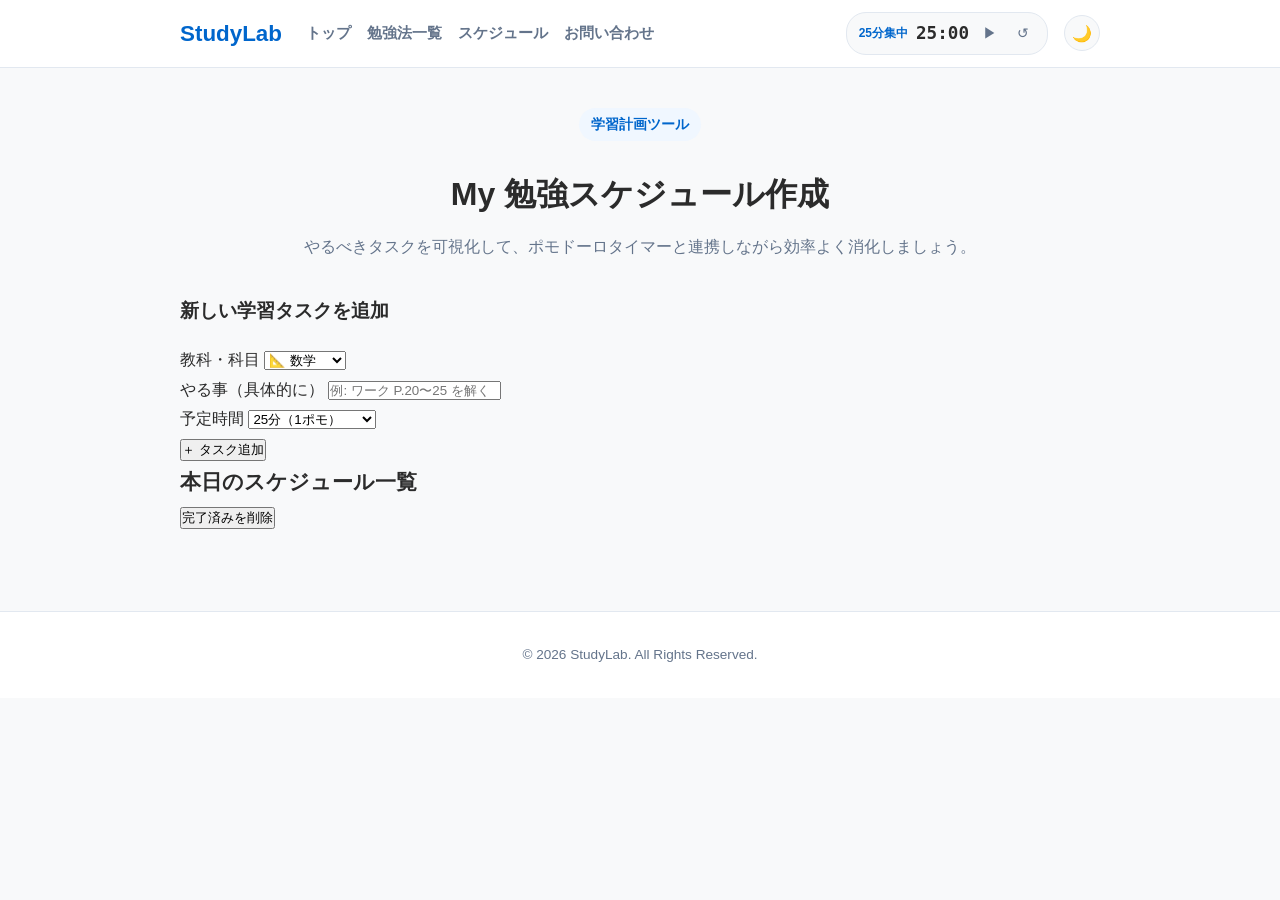
==== schedule.html @ e52156c0 "Add schedule.html for study schedule tool This file contains the HTML structure for a study schedule" ====
<!DOCTYPE html>
<html lang="ja">
<head>
  <meta charset="UTF-8">
  <meta name="viewport" content="width=device-width, initial-scale=1.0">
  <title>勉強スケジュール作成ツール | StudyLab</title>
  <link rel="stylesheet" href="style.css">
</head>
<body>
  <div id="progress-bar"></div>

  <!-- ヘッダー（ナビに「スケジュール」を追加） -->
  <header class="site-header">
    <div class="container header-container">
      <div class="header-left">
        <a href="index.html" class="logo">StudyLab</a>
        <nav class="nav-menu">
          <ul>
            <li><a href="index.html">トップ</a></li>
            <li><a href="articles/list.html">勉強法一覧</a></li>
            <li><a href="schedule.html" class="active">スケジュール</a></li>
            <li><a href="#" onclick="alert('お問い合わせページ（準備中）'); return false;">お問い合わせ</a></li>
          </ul>
        </nav>
      </div>

      <div class="header-tools">
        <div class="header-timer">
          <span id="timer-status-badge" class="timer-badge">25分集中</span>
          <span id="timer-display" class="timer-digits">25:00</span>
          <button id="timer-start-btn" class="timer-btn primary">▶</button>
          <button id="timer-reset-btn" class="timer-btn secondary">↺</button>
        </div>
        <button id="theme-toggle" class="theme-toggle-btn" aria-label="テーマ切り替え">🌙</button>
      </div>
    </div>
  </header>

  <main class="main-content">
    <div class="container">
      
      <header style="margin-bottom: 32px; text-align: center;">
        <span class="category">学習計画ツール</span>
        <h1 class="section-heading" style="font-size: 2rem; margin: 8px 0;">My 勉強スケジュール作成</h1>
        <p style="color: var(--text-sub);">やるべきタスクを可視化して、ポモドーロタイマーと連携しながら効率よく消化しましょう。</p>
      </header>

      <!-- 計画追加フォーム -->
      <section class="schedule-form-card">
        <h2 style="font-size: 1.2rem; margin-bottom: 16px; color: var(--text-color);">新しい学習タスクを追加</h2>
        <form id="schedule-form" class="schedule-form">
          <div class="form-group">
            <label for="task-subject">教科・科目</label>
            <select id="task-subject" required>
              <option value="数学">📐 数学</option>
              <option value="英語">📝 英語</option>
              <option value="国語">📖 国語</option>
              <option value="理科">🧪 理科</option>
              <option value="社会">🌍 社会</option>
              <option value="その他">💡 その他</option>
            </select>
          </div>

          <div class="form-group flex-2">
            <label for="task-title">やる事（具体的に）</label>
            <input type="text" id="task-title" placeholder="例: ワーク P.20〜25 を解く" required>
          </div>

          <div class="form-group">
            <label for="task-time">予定時間</label>
            <select id="task-time">
              <option value="25分">25分（1ポモ）</option>
              <option value="50分">50分（2ポモ）</option>
              <option value="75分">75分（3ポモ）</option>
              <option value="15分">15分（サクッと）</option>
            </select>
          </div>

          <button type="submit" class="add-task-btn">＋ タスク追加</button>
        </form>
      </section>

      <!-- スケジュール一覧表示 -->
      <section class="schedule-list-section">
        <div class="schedule-header-actions">
          <h2 style="font-size: 1.3rem; color: var(--text-color);">本日のスケジュール一覧</h2>
          <button id="clear-completed-btn" class="clear-btn">完了済みを削除</button>
        </div>

        <div id="schedule-list" class="schedule-list">
          <!-- JSでタスクカードが動的に挿入されます -->
        </div>
      </section>

    </div>
  </main>

  <footer class="site-footer">
    <p>&copy; 2026 StudyLab. All Rights Reserved.</p>
  </footer>

  <script src="script.js"></script>
</body>
</html>
---- style.css ----
* { box-sizing: border-box; margin: 0; padding: 0; }
html { scroll-behavior: smooth; }

/* 基本カラー変数 */
:root {
  --bg-color: #f8f9fa;
  --card-bg: #ffffff;
  --text-color: #2b2b2b;
  --text-sub: #64748b;
  --border-color: #e2e8f0;
  --primary-color: #0066cc;
  --primary-hover: #0052a3;
  --header-bg: #ffffff;
  --box-bg: #f0f7ff;
}

/* ダークモード設定 */
body.dark-mode {
  --bg-color: #0f172a;
  --card-bg: #1e293b;
  --text-color: #f8fafc;
  --text-sub: #94a3b8;
  --border-color: #334155;
  --primary-color: #38bdf8;
  --primary-hover: #0284c7;
  --header-bg: #1e293b;
  --box-bg: #0c4a6e;
}

body {
  font-family: "Helvetica Neue", Arial, sans-serif;
  background-color: var(--bg-color);
  color: var(--text-color);
  line-height: 1.85;
  font-size: 16px;
  transition: background-color 0.3s, color 0.3s;
}

#progress-bar {
  position: fixed; top: 0; left: 0; height: 4px;
  background-color: var(--primary-color); width: 0%; z-index: 9999;
}

/* ヘッダーレイアウト */
.site-header {
  background-color: var(--header-bg);
  border-bottom: 1px solid var(--border-color);
  padding: 12px 0;
  position: sticky; top: 0; z-index: 1000;
  transition: background-color 0.3s, border-color 0.3s;
}

.container { max-width: 960px; margin: 0 auto; padding: 0 20px; }

.header-container {
  display: flex; justify-content: space-between; align-items: center; flex-wrap: wrap; gap: 12px;
}

.header-left { display: flex; align-items: center; gap: 24px; }
.logo { font-size: 1.4rem; font-weight: 700; color: var(--primary-color); text-decoration: none; }
.nav-menu ul { list-style: none; display: flex; gap: 16px; }
.nav-menu a { text-decoration: none; color: var(--text-sub); font-weight: 600; font-size: 0.95rem; }
.nav-menu a:hover { color: var(--primary-color); }

.header-tools { display: flex; align-items: center; gap: 16px; }

/* 改善点1: ヘッダータイマーのスタイル */
.header-timer {
  display: flex; align-items: center; gap: 8px;
  background-color: var(--bg-color);
  border: 1px solid var(--border-color);
  padding: 4px 12px; border-radius: 20px;
}
.timer-badge { font-size: 0.75rem; font-weight: 700; color: var(--primary-color); }
.timer-digits { font-family: monospace; font-size: 1.1rem; font-weight: 700; color: var(--text-color); min-width: 48px; }
.timer-btn {
  background: none; border: none; cursor: pointer; font-size: 0.9rem;
  color: var(--text-sub); border-radius: 4px; padding: 2px 6px;
}
.timer-btn:hover { color: var(--primary-color); }

/* 改善点2: ダークモード切り替えボタン */
.theme-toggle-btn {
  background: var(--bg-color);
  border: 1px solid var(--border-color);
  border-radius: 50%; width: 36px; height: 36px;
  cursor: pointer; font-size: 1rem;
  display: flex; align-items: center; justify-content: center;
  color: var(--text-color); transition: 0.2s;
}

/* メインコンテンツ */
.main-content { padding: 40px 0 80px; }

.hero-section {
  background-color: var(--card-bg);
  border: 1px solid var(--border-color);
  border-radius: 12px; padding: 40px; margin-bottom: 40px; text-align: center;
}
.category {
  display: inline-block; background-color: var(--box-bg); color: var(--primary-color);
  font-size: 0.85rem; font-weight: 600; padding: 4px 12px; border-radius: 20px; margin-bottom: 16px;
}
.hero-title { font-size: 2rem; color: var(--text-color); font-weight: 700; margin-bottom: 16px; }
.hero-description { color: var(--text-sub); max-width: 700px; margin: 0 auto; }

/* 記事カード配置 */
.section-heading { font-size: 1.5rem; color: var(--text-color); margin-bottom: 24px; font-weight: 700; }
.related-grid { display: grid; grid-template-columns: repeat(auto-fit, minmax(280px, 1fr)); gap: 20px; }
.related-card {
  display: block; background-color: var(--card-bg); border: 1px solid var(--border-color);
  border-radius: 8px; padding: 24px; text-decoration: none; transition: transform 0.2s, box-shadow 0.2s;
}
.related-card:hover { transform: translateY(-3px); border-color: var(--primary-color); }
.related-tag { font-size: 0.75rem; font-weight: 700; color: var(--primary-color); margin-bottom: 8px; }
.related-card-title { font-size: 1.05rem; font-weight: 700; color: var(--text-color); margin-bottom: 8px; line-height: 1.4; }
.related-card-snippet { font-size: 0.85rem; color: var(--text-sub); line-height: 1.5; }

.sns-btn {
  display: inline-flex; align-items: center; justify-content: center;
  padding: 10px 28px; border-radius: 30px; color: #ffffff; text-decoration: none; font-weight: 600;
}

.site-footer {
  text-align: center; padding: 30px 20px; font-size: 0.85rem; color: var(--text-sub);
  border-top: 1px solid var(--border-color); background-color: var(--header-bg);
}

@media (max-width: 768px) {
  .header-container { flex-direction: column; align-items: flex-start; }
  .header-tools { width: 100%; justify-content: space-between; margin-top: 8px; }
  .hero-section { padding: 24px; }
  .hero-title { font-size: 1.5rem; }
}
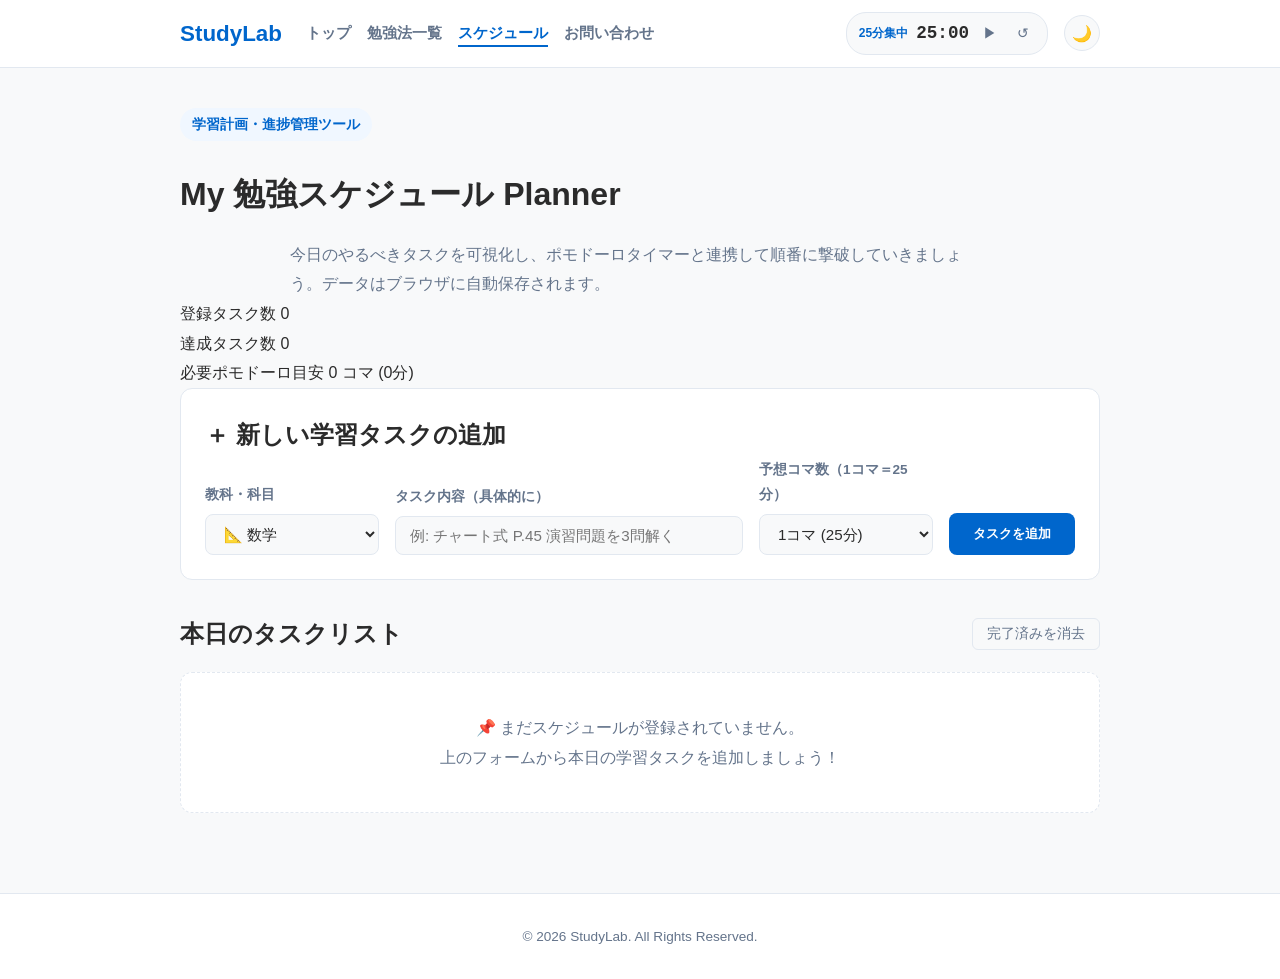
==== commit 8b7dc24d: "Refactor schedule.html for improved clarity Updated the title and various section headers for clarit" ====
--- a/schedule.html
+++ b/schedule.html
@@ -3,13 +3,13 @@
 <head>
   <meta charset="UTF-8">
   <meta name="viewport" content="width=device-width, initial-scale=1.0">
-  <title>勉強スケジュール作成ツール | StudyLab</title>
+  <title>勉強スケジュール作成・管理 | StudyLab</title>
   <link rel="stylesheet" href="style.css">
 </head>
 <body>
   <div id="progress-bar"></div>
 
-  <!-- ヘッダー（ナビに「スケジュール」を追加） -->
+  <!-- ヘッダー -->
   <header class="site-header">
     <div class="container header-container">
       <div class="header-left">
@@ -25,29 +25,51 @@
       </div>
 
       <div class="header-tools">
+        <!-- ヘッダータイマー -->
         <div class="header-timer">
           <span id="timer-status-badge" class="timer-badge">25分集中</span>
           <span id="timer-display" class="timer-digits">25:00</span>
           <button id="timer-start-btn" class="timer-btn primary">▶</button>
           <button id="timer-reset-btn" class="timer-btn secondary">↺</button>
         </div>
+        <!-- ナイトモード切替 -->
         <button id="theme-toggle" class="theme-toggle-btn" aria-label="テーマ切り替え">🌙</button>
       </div>
     </div>
   </header>
 
+  <!-- メインコンテンツ -->
   <main class="main-content">
     <div class="container">
       
-      <header style="margin-bottom: 32px; text-align: center;">
-        <span class="category">学習計画ツール</span>
-        <h1 class="section-heading" style="font-size: 2rem; margin: 8px 0;">My 勉強スケジュール作成</h1>
-        <p style="color: var(--text-sub);">やるべきタスクを可視化して、ポモドーロタイマーと連携しながら効率よく消化しましょう。</p>
+      <!-- ページ見出し -->
+      <header class="schedule-page-header">
+        <span class="category">学習計画・進捗管理ツール</span>
+        <h1 class="hero-title" style="font-size: 2rem; margin-top: 8px;">My 勉強スケジュール Planner</h1>
+        <p class="hero-description">
+          今日のやるべきタスクを可視化し、ポモドーロタイマーと連携して順番に撃破していきましょう。データはブラウザに自動保存されます。
+        </p>
       </header>
 
-      <!-- 計画追加フォーム -->
+      <!-- サマリーダッシュボード -->
+      <section class="dashboard-grid">
+        <div class="dash-card">
+          <span class="dash-label">登録タスク数</span>
+          <span id="dash-total-count" class="dash-value">0</span>
+        </div>
+        <div class="dash-card">
+          <span class="dash-label">達成タスク数</span>
+          <span id="dash-completed-count" class="dash-value text-green">0</span>
+        </div>
+        <div class="dash-card">
+          <span class="dash-label">必要ポモドーロ目安</span>
+          <span id="dash-total-pomo" class="dash-value text-blue">0 コマ (0分)</span>
+        </div>
+      </section>
+
+      <!-- タスク追加フォーム -->
       <section class="schedule-form-card">
-        <h2 style="font-size: 1.2rem; margin-bottom: 16px; color: var(--text-color);">新しい学習タスクを追加</h2>
+        <h2 class="form-card-title">＋ 新しい学習タスクの追加</h2>
         <form id="schedule-form" class="schedule-form">
           <div class="form-group">
             <label for="task-subject">教科・科目</label>
@@ -57,38 +79,39 @@
               <option value="国語">📖 国語</option>
               <option value="理科">🧪 理科</option>
               <option value="社会">🌍 社会</option>
+              <option value="情報・プログラミング">💻 情報/コード</option>
               <option value="その他">💡 その他</option>
             </select>
           </div>
 
           <div class="form-group flex-2">
-            <label for="task-title">やる事（具体的に）</label>
-            <input type="text" id="task-title" placeholder="例: ワーク P.20〜25 を解く" required>
+            <label for="task-title">タスク内容（具体的に）</label>
+            <input type="text" id="task-title" placeholder="例: チャート式 P.45 演習問題を3問解く" required>
           </div>
 
           <div class="form-group">
-            <label for="task-time">予定時間</label>
-            <select id="task-time">
-              <option value="25分">25分（1ポモ）</option>
-              <option value="50分">50分（2ポモ）</option>
-              <option value="75分">75分（3ポモ）</option>
-              <option value="15分">15分（サクッと）</option>
+            <label for="task-pomo">予想コマ数（1コマ＝25分）</label>
+            <select id="task-pomo">
+              <option value="1">1コマ (25分)</option>
+              <option value="2">2コマ (50分)</option>
+              <option value="3">3コマ (75分)</option>
+              <option value="4">4コマ (100分)</option>
             </select>
           </div>
 
-          <button type="submit" class="add-task-btn">＋ タスク追加</button>
+          <button type="submit" class="add-task-btn">タスクを追加</button>
         </form>
       </section>
 
-      <!-- スケジュール一覧表示 -->
+      <!-- スケジュールタスク一覧 -->
       <section class="schedule-list-section">
         <div class="schedule-header-actions">
-          <h2 style="font-size: 1.3rem; color: var(--text-color);">本日のスケジュール一覧</h2>
-          <button id="clear-completed-btn" class="clear-btn">完了済みを削除</button>
+          <h2 class="section-heading" style="margin-bottom: 0;">本日のタスクリスト</h2>
+          <button id="clear-completed-btn" class="clear-btn">完了済みを消去</button>
         </div>
 
         <div id="schedule-list" class="schedule-list">
-          <!-- JSでタスクカードが動的に挿入されます -->
+          <!-- JavaScriptにより動的に挿入されます -->
         </div>
       </section>
 
--- a/style.css
+++ b/style.css
@@ -132,3 +132,168 @@
   .hero-section { padding: 24px; }
   .hero-title { font-size: 1.5rem; }
 }
+/* スケジュール機能用スタイル */
+.nav-menu a.active {
+  color: var(--primary-color);
+  border-bottom: 2px solid var(--primary-color);
+  padding-bottom: 4px;
+}
+
+.schedule-form-card {
+  background-color: var(--card-bg);
+  border: 1px solid var(--border-color);
+  border-radius: 12px;
+  padding: 24px;
+  margin-bottom: 32px;
+}
+
+.schedule-form {
+  display: flex;
+  flex-wrap: wrap;
+  gap: 16px;
+  align-items: flex-end;
+}
+
+.form-group {
+  display: flex;
+  flex-direction: column;
+  gap: 6px;
+  flex: 1;
+  min-width: 140px;
+}
+
+.form-group.flex-2 { flex: 2; min-width: 240px; }
+
+.form-group label {
+  font-size: 0.85rem;
+  font-weight: 700;
+  color: var(--text-sub);
+}
+
+.form-group input, .form-group select {
+  padding: 10px 14px;
+  border: 1px solid var(--border-color);
+  border-radius: 8px;
+  background-color: var(--bg-color);
+  color: var(--text-color);
+  font-size: 0.95rem;
+  outline: none;
+}
+
+.form-group input:focus, .form-group select:focus {
+  border-color: var(--primary-color);
+}
+
+.add-task-btn {
+  background-color: var(--primary-color);
+  color: #ffffff;
+  border: none;
+  border-radius: 8px;
+  padding: 11px 24px;
+  font-weight: 700;
+  cursor: pointer;
+  transition: opacity 0.2s;
+  height: 42px;
+}
+
+.add-task-btn:hover { opacity: 0.9; }
+
+.schedule-header-actions {
+  display: flex;
+  justify-content: space-between;
+  align-items: center;
+  margin-bottom: 16px;
+}
+
+.clear-btn {
+  background: none;
+  border: 1px solid var(--border-color);
+  color: var(--text-sub);
+  padding: 6px 14px;
+  border-radius: 6px;
+  font-size: 0.85rem;
+  cursor: pointer;
+}
+
+.clear-btn:hover { color: #ef4444; border-color: #ef4444; }
+
+.schedule-list {
+  display: flex;
+  flex-direction: column;
+  gap: 12px;
+}
+
+.schedule-item {
+  display: flex;
+  align-items: center;
+  justify-content: space-between;
+  background-color: var(--card-bg);
+  border: 1px solid var(--border-color);
+  padding: 16px 20px;
+  border-radius: 10px;
+  transition: 0.2s;
+}
+
+.schedule-item.completed {
+  opacity: 0.55;
+  background-color: var(--bg-color);
+}
+
+.schedule-item.completed .task-title-text {
+  text-decoration: line-through;
+}
+
+.task-info-left {
+  display: flex;
+  align-items: center;
+  gap: 16px;
+}
+
+.task-checkbox {
+  width: 20px;
+  height: 20px;
+  cursor: pointer;
+}
+
+.task-badge {
+  font-size: 0.75rem;
+  font-weight: 700;
+  padding: 4px 10px;
+  border-radius: 20px;
+  background-color: var(--box-bg);
+  color: var(--primary-color);
+}
+
+.task-title-text {
+  font-weight: 600;
+  color: var(--text-color);
+}
+
+.task-time-badge {
+  font-size: 0.85rem;
+  color: var(--text-sub);
+  background: var(--bg-color);
+  padding: 4px 10px;
+  border-radius: 6px;
+  border: 1px solid var(--border-color);
+}
+
+.delete-task-btn {
+  background: none;
+  border: none;
+  color: var(--text-sub);
+  cursor: pointer;
+  font-size: 1.1rem;
+  margin-left: 12px;
+}
+
+.delete-task-btn:hover { color: #ef4444; }
+
+.empty-schedule-msg {
+  text-align: center;
+  padding: 40px;
+  color: var(--text-sub);
+  background-color: var(--card-bg);
+  border: 1px dashed var(--border-color);
+  border-radius: 12px;
+}
